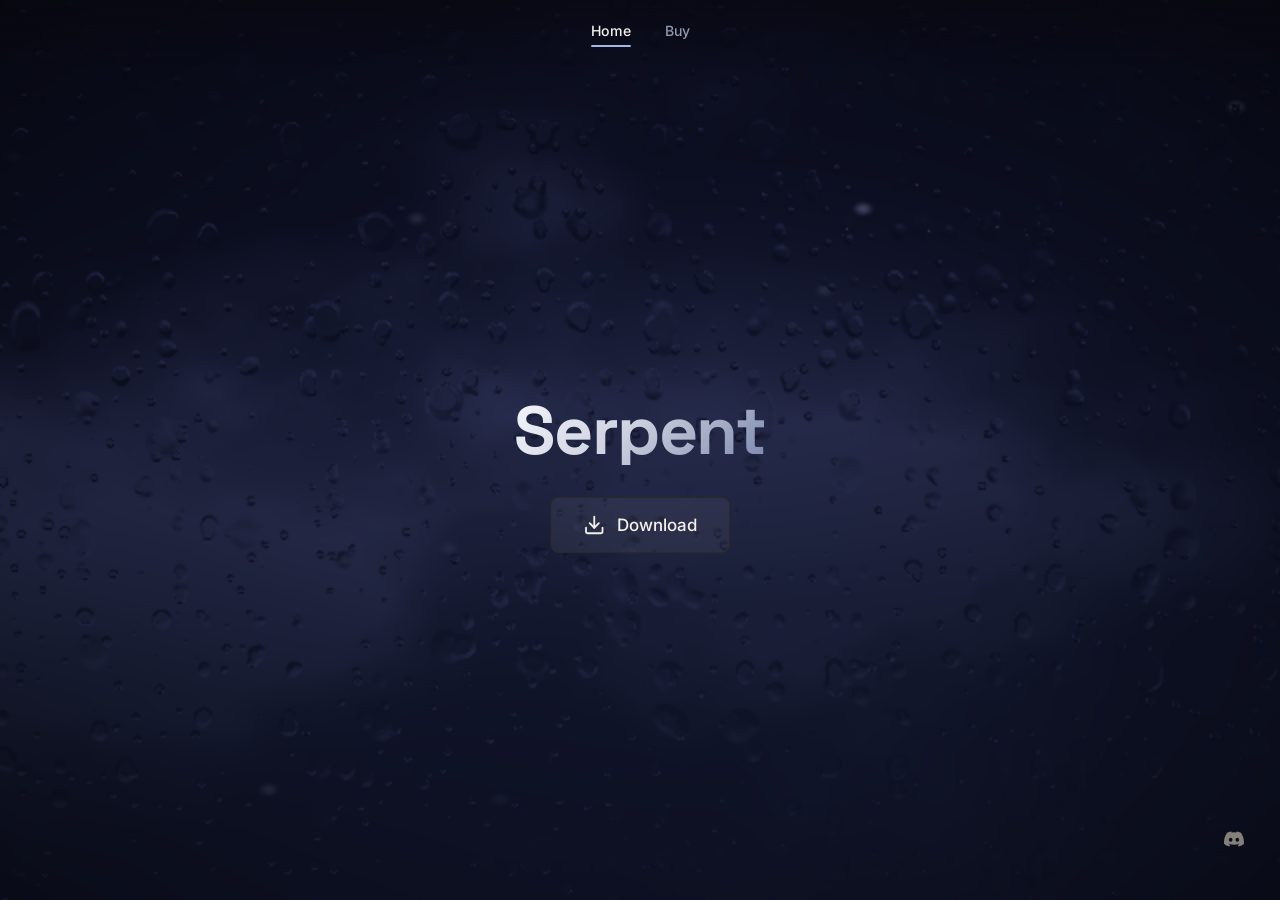
==== index.html @ f1c143d0 "update Sat 08/22/2026  8:49:06.01" ====
﻿<!DOCTYPE html>
<html lang="en">
<head>
    <title>Serpent</title>
    <link rel="icon" type="image/png" href="images/icon.png">
    <meta charset="UTF-8">
    <meta name="viewport" content="width=device-width, initial-scale=1.0">
    <link rel="preconnect" href="https://fonts.googleapis.com">
    <link rel="preconnect" href="https://fonts.gstatic.com" crossorigin>
    <link href="https://fonts.googleapis.com/css2?family=Space+Grotesk:wght@600;700&family=Sora:wght@400;600;700;800&family=Inter:wght@400;500;600&family=JetBrains+Mono:wght@400;500&display=swap" rel="stylesheet">

    <link rel="stylesheet" href="css/mainstyles.css?v=20260822">
    <link rel="stylesheet" href="css/herostyles.css?v=20260822">
    <link rel="stylesheet" href="css/navstyles.css?v=20260822">
    <link rel="stylesheet" href="css/buttonstyles.css?v=20260822">
    <link rel="stylesheet" href="css/headlinestyles.css?v=20260822">
    <link rel="stylesheet" href="css/substyles.css?v=20260822">
    <link rel="stylesheet" href="css/iconstyles.css?v=20260822">
    <link rel="stylesheet" href="css/logostyles.css?v=20260822">
    <link rel="stylesheet" href="css/paymentstyles.css?v=20260822">
    <link rel="stylesheet" href="css/serpentstyles.css?v=20260822">
    <link rel="stylesheet" href="css/resellerstyles.css?v=20260822">
</head>
    <body>
        <canvas id="rainfield"></canvas>

        <nav>
            <div class="navlinks">
                <a href="#" class="active" id="navhome">Home</a>
                <a href="#" id="navbuy">Buy</a>
                <span class="navunderline" id="navunderline"></span>
            </div>
        </nav>

        <section class="view isactive viewhome" id="viewhome">
            <div class="main">
                <h1 class="serpenttitle">Serpent</h1>

                <button class="download" id="downloadbtn" type="button">
                    <svg viewBox="0 0 24 24" fill="none" stroke="currentColor" stroke-width="2" stroke-linecap="round" stroke-linejoin="round">
                        <path d="M21 15v4a2 2 0 0 1-2 2H5a2 2 0 0 1-2-2v-4"/>
                        <polyline points="7 10 12 15 17 10"/>
                        <line x1="12" y1="15" x2="12" y2="3"/>
                    </svg>
                    Download
                </button>
            </div>

            <a class="discord" href="https://discord.gg/KbyJ256tZU" target="_blank" rel="noopener noreferrer">
                <svg viewBox="0 0 24 24" fill="currentColor"><path d="M20.317 4.37a19.791 19.791 0 0 0-4.885-1.515.074.074 0 0 0-.079.037c-.21.375-.444.864-.608 1.25a18.27 18.27 0 0 0-5.487 0 12.64 12.64 0 0 0-.617-1.25.077.077 0 0 0-.079-.037A19.736 19.736 0 0 0 3.677 4.37a.07.07 0 0 0-.032.027C.533 9.046-.32 13.58.099 18.057a.082.082 0 0 0 .031.057 19.9 19.9 0 0 0 5.993 3.03.078.078 0 0 0 .084-.028 14.09 14.09 0 0 0 1.226-1.994.076.076 0 0 0-.041-.106 13.107 13.107 0 0 1-1.872-.892.077.077 0 0 1-.008-.128 10.2 10.2 0 0 0 .372-.292.074.074 0 0 1 .077-.01c3.928 1.793 8.18 1.793 12.062 0a.074.074 0 0 1 .078.01c.12.098.246.198.373.292a.077.077 0 0 1-.006.127 12.299 12.299 0 0 1-1.873.892.077.077 0 0 0-.041.107c.36.698.772 1.362 1.225 1.993a.076.076 0 0 0 .084.028 19.839 19.839 0 0 0 6.002-3.03.077.077 0 0 0 .032-.054c.5-5.177-.838-9.674-3.549-13.66a.061.061 0 0 0-.031-.03zM8.02 15.33c-1.183 0-2.157-1.085-2.157-2.419 0-1.333.956-2.419 2.157-2.419 1.21 0 2.176 1.096 2.157 2.42 0 1.333-.956 2.418-2.157 2.418zm7.975 0c-1.183 0-2.157-1.085-2.157-2.419 0-1.333.955-2.419 2.157-2.419 1.21 0 2.176 1.096 2.157 2.42 0 1.333-.946 2.418-2.157 2.418z"/></svg>
            </a>
        </section>

        <section class="view viewbuy" id="viewbuy">
            <div class="hero">
                <h1 class="headline">
                    Our Resellers
                </h1>

                <p class="subcopy">
                    Purchase Serpent through one of our official resellers below.
                </p>

                <div class="resellerlist">
                    <a class="reselleritem" href="https://zwced.lol/serpent" target="_blank" rel="noopener noreferrer">
                        <img class="resellerimg" src="images/zwcedlol.png" alt="zwcedlol">
                        <span class="reselleraction">
                            <span class="resellerbuy">Buy</span>
                            <svg class="resellerarrow" viewBox="0 0 24 24" fill="none" stroke="currentColor" stroke-width="2" stroke-linecap="round" stroke-linejoin="round">
                                <line x1="7" y1="17" x2="17" y2="7"/>
                                <polyline points="7 7 17 7 17 17"/>
                            </svg>
                        </span>
                    </a>
                </div>
            </div>
        </section>

        <div class="overlay" id="downloadoverlay">
            <button class="overlayclose" id="downloadclose" type="button" aria-label="Close">
                <svg viewBox="0 0 24 24" fill="none" stroke="currentColor" stroke-width="2" stroke-linecap="round" stroke-linejoin="round">
                    <line x1="18" y1="6" x2="6" y2="18"/>
                    <line x1="6" y1="6" x2="18" y2="18"/>
                </svg>
            </button>

            <div class="overlaycontent">
                <h2>Choose your platform</h2>
                <div class="dlplatformchoices">
                    <button class="dlplatformchoice dlwindows" type="button" aria-label="Download for Windows">
                        <img src="images/windows.png" alt="">
                        <span class="visuallyhidden">Windows</span>
                    </button>

                    <button class="dlplatformchoice dlios" type="button" aria-label="Download for iOS">
                        <img src="images/apple.png" alt="">
                        <span class="visuallyhidden">iOS</span>
                    </button>

                    <button class="dlplatformchoice dlcs2" type="button" aria-label="Download for CS2">
                        <img src="images/cs2.png" alt="">
                        <span class="visuallyhidden">CS2</span>
                    </button>
                </div>
            </div>
        </div>

        <script src="js/nav.js?v=20260822"></script>
        <script src="js/background.js?v=20260822"></script>
        <script src="js/payments.js?v=20260822"></script>
        <script src="js/tabs.js?v=20260822"></script>
    </body>
</html>
---- css/mainstyles.css ----
:root {
    --bgprimary: #0b0b0a;
    --bgpanel: #15171f;
    --bgpanelhover: #1d2029;
    --bordersubtle: #2a2e38;
    --bordersoft: #3b4252;
    --textprimary: #f3f1ea;
    --textmuted: #9099ad;
    --textfaint: #677082;
    --accent: #a4b7dc;
    --accentdim: #3a4356;
    --accentglow: rgba(164, 183, 220, 0.35);
}

* {
    margin: 0;
    padding: 0;
    box-sizing: border-box;
    scrollbar-width: none;
    -ms-overflow-style: none;
}

*::-webkit-scrollbar {
    display: none;
}

[hidden] {
    display: none !important;
}

html {
    scroll-behavior: smooth;
    height: 100%;
}

body {
    background: #0b0b0a;
    color: var(--textprimary);
    font-family: "Inter", sans-serif;
    position: relative;
    min-height: 100%;
    display: flex;
    flex-direction: column;
    overflow-x: hidden;
    -webkit-user-select: none;
    -moz-user-select: none;
    -ms-user-select: none;
    user-select: none;
}

a {
    color: inherit;
    text-decoration: none;
}

img {
  -webkit-user-drag: none;
  pointer-events: none;
}

.ctarow {
    display: flex;
    align-items: center;
    justify-content: center;
    gap: 14px;
    margin-top: 42px;
    flex-wrap: wrap;
}

footer {
    position: relative;
    z-index: 5;
    text-align: center;
    padding: 60px 24px 40px;
    color: var(--textfaint);
    font-size: 0.78rem;
}
---- css/herostyles.css ----
.hero {
    position: relative;
    z-index: 5;
    flex: 1;
    display: flex;
    flex-direction: column;
    align-items: center;
    justify-content: center;
    width: 100%;
    max-width: 900px;
    min-height: calc(100dvh - 80px);
    margin: 0 auto;
    padding: 40px clamp(16px, 4vw, 24px) 60px;
    text-align: center;
    box-sizing: border-box;
    transition: opacity 0.45s ease, transform 0.45s ease;
}

.herobanner {
  position: absolute;
  top: 0;
  left: 0;
  width: 100%;
  height: 100dvh;
  min-height: 720px;
  overflow: hidden;
  z-index: 1;
}

.herobannerimg {
  width: 100%;
  height: 100%;
  object-fit: cover;
  object-position: top;
  display: block;
  filter: saturate(0.9) brightness(0.75);
  opacity: 0.36;
  mix-blend-mode: screen;
  mask-image: linear-gradient(180deg,
    rgba(0,0,0,1) 0%,
    rgba(0,0,0,1) 25%,
    rgba(0,0,0,0.7) 45%,
    rgba(0,0,0,0.35) 65%,
    rgba(0,0,0,0.1) 82%,
    rgba(0,0,0,0) 100%);
  -webkit-mask-image: linear-gradient(180deg,
    rgba(0,0,0,1) 0%,
    rgba(0,0,0,1) 25%,
    rgba(0,0,0,0.7) 45%,
    rgba(0,0,0,0.35) 65%,
    rgba(0,0,0,0.1) 82%,
    rgba(0,0,0,0) 100%);
}

.herobanner::after {
  content: '';
  position: absolute;
  inset: 0;
  background: linear-gradient(180deg,
    rgba(36, 29, 52, 0.5) 0%,
    rgba(36, 29, 52, 0.35) 25%,
    rgba(36, 29, 52, 0.2) 45%,
    rgba(36, 29, 52, 0.08) 65%,
    rgba(36, 29, 52, 0) 100%);
}
---- css/navstyles.css ----
nav {
  position: sticky;
  top: 0;
  z-index: 60;
  display: grid;
  grid-template-columns: 1fr auto 1fr;
  align-items: center;
  width: 100%;
  padding: 22px clamp(16px, 4vw, 48px);
  box-sizing: border-box;
}

nav::before {
  content: '';
  position: absolute;
  inset: 0;
  z-index: -1;
  background: linear-gradient(180deg, rgba(10, 8, 15, 0.5) 0%, transparent 100%);
  pointer-events: none;
}

.navlinks {
    grid-column: 2;
    justify-self: center;
    position: relative;
    display: flex;
    align-items: center;
    justify-content: center;
    gap: 34px;
    font-size: 0.88rem;
    font-weight: 500;
    color: var(--textmuted);
    white-space: nowrap;
}

.navlinks a {
    position: relative;
    padding-bottom: 4px;
    transition: color 0.2s ease;
}

.navlinks a:hover,
.navlinks a:focus-visible {
    color: var(--textprimary);
}

.navlinks a.active {
    color: var(--textprimary);
}

.navunderline {
    position: absolute;
    bottom: -4px;
    height: 2px;
    background: var(--accent);
    border-radius: 2px;
    opacity: 0;
    transition:
        left 0.25s ease,
        width 0.25s ease,
        opacity 0.2s ease;
}

@media (max-width: 760px) {
    .navlinks {
        display: none;
    }
}
---- css/buttonstyles.css ----
.pillbtn {
    text-decoration: none !important;
    display: flex;
    align-items: center;
    gap: 8px;
    padding: 10px 18px;
    border-radius: 10px;
    border: 1px solid var(--bordersubtle);
    background: var(--bgpanel);
    font-size: 0.85rem;
    font-weight: 600;
    cursor: pointer;
    transition:
        border-color 0.2s ease,
        background 0.2s ease;
}

.pillbtn:hover {
    border-color: var(--bordersoft);
    background: var(--bgpanelhover);
}

.pillbtn.primary {
    background: var(--accent);
    color: #0b0b0a;
    border: none;
}

.pillbtn.primary:hover {
    background: #b8c7e6;
}

.statuspill {
    display: inline-flex;
    align-items: center;
    gap: 10px;
    padding: 10px 20px 10px 14px;
    border-radius: 999px;
    border: 1px solid rgba(164, 183, 220, 0.2);
    background: rgba(21, 23, 31, 0.6);
    backdrop-filter: blur(10px);
    box-shadow: 0 4px 20px rgba(0, 0, 0, 0.25);
    font-family: "JetBrains Mono", monospace;
    font-size: 0.78rem;
    font-weight: 500;
    letter-spacing: 0.02em;
    color: var(--textprimary);
    margin-bottom: 44px;
    transition: border-color 0.2s ease;
}

.statuspill:hover {
    border-color: rgba(164, 183, 220, 0.45);
}

.statuspill a {
    color: var(--accent);
    font-weight: 500;
}

.statuspill a:hover {
    text-decoration: underline;
}

.ctarow .pillbtn {
    padding: 14px 26px;
    font-size: 0.92rem;
}
---- css/headlinestyles.css ----
h1.headline {
    font-family: "Sora", sans-serif;
    font-weight: 800;
    line-height: 1.02;
    letter-spacing: -0.02em;
    font-size: clamp(2.6rem, 7vw, 5rem);
}

h1.headline .lineaccent {
    color: var(--accent);
    text-shadow: 0 0 40px var(--accentglow);
}
---- css/substyles.css ----
.subcopy {
    margin: 26px auto 0;
    max-width: 520px;
    color: var(--textmuted);
    font-size: 1.02rem;
    line-height: 1.6;
}

.subcopy span {
    white-space: nowrap;
}
---- css/iconstyles.css ----
.iconbtn {
    width: 40px;
    height: 40px;
    border-radius: 10px;
    border: 1px solid var(--bordersubtle);
    background: var(--bgpanel);
    display: flex;
    align-items: center;
    justify-content: center;
    cursor: pointer;
    transition:
        border-color 0.2s ease,
        background 0.2s ease;
}

.iconbtn:hover {
    border-color: var(--bordersoft);
    background: var(--bgpanelhover);
}

svg.icon {
    width: 16px;
    height: 16px;
    stroke: currentColor;
    fill: none;
    stroke-width: 2;
}
---- css/logostyles.css ----
.logo {
    grid-column: 1;
    justify-self: start;
    display: flex;
    align-items: center;
    gap: 10px;
    font-family: "Sora", sans-serif;
    font-weight: 800;
    font-size: 1.1rem;
    letter-spacing: 0.02em;
}

.logomark {
    width: 30px;
    height: 30px;
    border-radius: 8px;
    background: linear-gradient(145deg, var(--accent), var(--accentdim));
    display: flex;
    align-items: center;
    justify-content: center;
    color: #e7d7f7;
    font-weight: 800;
    font-size: 0.95rem;
}
---- css/paymentstyles.css ----
.paymentsmarquee {
    margin-top: 42px;
    width: 100%;
    max-width: 760px;
    margin-left: auto;
    margin-right: auto;
    overflow: hidden;
    mask-image: linear-gradient(90deg, transparent, black 10%, black 90%, transparent);
    -webkit-mask-image: linear-gradient(90deg, transparent, black 10%, black 90%, transparent);
}

.paymentstrack {
    display: flex;
    align-items: center;
    gap: 18px;
    width: max-content;
    animation: paymentsscroll 20s linear infinite;
}

.paymentstrack:hover {
    animation-play-state: paused;
}

@keyframes paymentsscroll {
    from {
        transform: translateX(0);
    }
    to {
        transform: translateX(-50%);
    }
}

.paymentitem {
    display: flex;
    align-items: center;
    justify-content: center;
    outline: none;
}

.paymenticon {
    height: 38px;
    width: auto;
    max-width: 110px;
    object-fit: contain;
    display: block;
    opacity: 1;
    filter: drop-shadow(0 0 1px rgba(242, 238, 250, 0.55));
    transition: transform 0.2s ease, opacity 0.2s ease, filter 0.2s ease;
}

.paymentitem:hover .paymenticon,
.paymentitem:focus-visible .paymenticon {
    transform: translateY(-3px) scale(1.08);
    opacity: 1;
    filter:
        drop-shadow(0 0 1px rgba(242, 238, 250, 0.85))
        drop-shadow(0 4px 16px rgba(164, 183, 220, 0.25));
}

.paymentsnote {
    margin-top: 10px;
    text-align: center;
    font-size: 0.75rem;
    color: var(--textfaint);
}

.paymenttooltip {
    position: fixed;
    z-index: 200;
    left: 0;
    top: 0;
    transform: translate(-50%, -100%);
    padding: 6px 11px;
    border-radius: 7px;
    border: 1px solid var(--bordersoft);
    background: var(--bgpanel);
    color: var(--textprimary);
    font-family: 'Inter', sans-serif;
    font-size: 0.74rem;
    font-weight: 600;
    letter-spacing: 0.01em;
    white-space: nowrap;
    opacity: 0;
    pointer-events: none;
    box-shadow: 0 8px 20px rgba(0, 0, 0, 0.35);
    transition: opacity 0.12s ease;
}

.paymenttooltip.isvisible {
    opacity: 1;
}
---- css/serpentstyles.css ----
#rainfield {
    position: fixed;
    inset: 0;
    z-index: 0;
    width: 100vw;
    height: 100vh;
    pointer-events: none;
}

.view {
    display: none;
    position: relative;
    z-index: 5;
}

.view.isactive {
    display: block;
    animation: viewfadein 0.4s ease;
}

@keyframes viewfadein {
    from {
        opacity: 0;
        transform: translateY(10px);
    }
    to {
        opacity: 1;
        transform: translateY(0);
    }
}

.viewhome,
.viewbuy {
    min-height: calc(100dvh - 80px);
}

.main {
    position: absolute;
    top: 50%;
    left: 50%;
    transform: translate(-50%, -50%);
    display: flex;
    flex-direction: column;
    align-items: center;
    gap: 32px;
    text-align: center;
}

.serpenttitle {
    font-family: 'Space Grotesk', -apple-system, BlinkMacSystemFont, 'Segoe UI', Roboto, sans-serif;
    font-size: clamp(3rem, 12vw, 68px);
    font-weight: 700;
    letter-spacing: -0.02em;
    line-height: 1;
    background: linear-gradient(135deg, #f4f6fc 0%, #cfd3e0 45%, #7c88ad 100%);
    -webkit-background-clip: text;
    background-clip: text;
    -webkit-text-fill-color: transparent;
    color: #cfd3e0;
    opacity: 0;
    animation: titlein 0.9s ease forwards;
}

@keyframes titlein {
    from {
        opacity: 0;
        transform: translateY(16px);
    }
    to {
        opacity: 1;
        transform: translateY(0);
    }
}

.download {
    display: inline-flex;
    align-items: center;
    gap: 12px;
    padding: 16px 32px;
    background: rgba(255, 255, 255, 0.06);
    border: 1px solid #2a2925;
    border-radius: 8px;
    color: #f3f1ea;
    text-decoration: none;
    font-size: 17px;
    font-weight: 500;
    font-family: inherit;
    cursor: pointer;
    opacity: 0;
    animation: btnin 0.9s ease forwards;
    animation-delay: 0.15s;
    transition: background 0.15s ease, border-color 0.15s ease, transform 0.15s ease;
}

@keyframes btnin {
    from {
        opacity: 0;
        transform: translateY(16px);
    }
    to {
        opacity: 1;
        transform: translateY(0);
    }
}

.download:hover {
    background: rgba(255, 255, 255, 0.1);
    border-color: #3a3830;
    transform: translateY(-2px);
}

.download svg {
    width: 22px;
    height: 22px;
    transition: transform 0.15s ease;
}

.download:hover svg {
    transform: translateY(2px);
}

.discord {
    position: absolute;
    bottom: 36px;
    right: 36px;
    display: flex;
    align-items: center;
    color: #84817a;
    background: none;
    border: none;
    cursor: pointer;
    padding: 0;
    transition: color 0.15s ease;
}

.discord:hover {
    color: #f3f1ea;
}

.discord svg {
    width: 20px;
    height: 20px;
}

.overlay {
    position: fixed;
    inset: 0;
    background: rgba(6, 8, 14, 0.35);
    backdrop-filter: blur(14px);
    -webkit-backdrop-filter: blur(14px);
    display: flex;
    align-items: center;
    justify-content: center;
    opacity: 0;
    visibility: hidden;
    transition: opacity 0.3s ease, visibility 0.3s ease;
    z-index: 100;
}

.overlay.open {
    opacity: 1;
    visibility: visible;
}

.overlaycontent {
    display: flex;
    flex-direction: column;
    align-items: center;
    gap: 40px;
    text-align: center;
    transform: scale(0.96);
    transition: transform 0.3s ease;
}

.overlay.open .overlaycontent {
    transform: scale(1);
}

.overlaycontent h2 {
    font-family: 'Space Grotesk', -apple-system, BlinkMacSystemFont, 'Segoe UI', Roboto, sans-serif;
    font-size: 30px;
    font-weight: 700;
    letter-spacing: -0.01em;
    color: #cfd3e0;
}

.dlplatformchoices {
    display: flex;
    gap: 24px;
}

.dlplatformchoice {
    --logoscale: 0.97;
    display: flex;
    align-items: center;
    justify-content: center;
    background: none;
    border: none;
    padding: 12px;
    cursor: pointer;
    transition: transform 0.15s ease;
}

.dlplatformchoice.dlwindows {
    --logoscale: 1.25;
}

.dlplatformchoice img {
    width: 60px;
    height: 60px;
    object-fit: contain;
    pointer-events: none;
    transform: scale(var(--logoscale));
}

.dlplatformchoice:hover {
    transform: translateY(-3px) scale(1.06);
}

.visuallyhidden {
    position: absolute;
    width: 1px;
    height: 1px;
    overflow: hidden;
    clip: rect(0, 0, 0, 0);
    white-space: nowrap;
    border: 0;
    padding: 0;
    margin: -1px;
}

.overlayclose {
    position: absolute;
    top: 36px;
    right: 36px;
    background: none;
    border: none;
    color: #84817a;
    cursor: pointer;
    padding: 0;
    transition: color 0.15s ease;
}

.overlayclose:hover {
    color: #f3f1ea;
}

.overlayclose svg {
    width: 22px;
    height: 22px;
}
---- css/resellerstyles.css ----
.resellerlist {
    display: flex;
    flex-direction: column;
    align-items: stretch;
    gap: 14px;
    width: 100%;
    max-width: 560px;
    margin: 42px auto 0;
}

.reselleritem {
    display: flex;
    align-items: center;
    gap: 14px;
    color: var(--textprimary);
}

.resellerimg {
    width: auto;
    height: 36px;
    max-width: 160px;
    object-fit: contain;
    flex-shrink: 0;
}

.reselleraction {
    display: flex;
    align-items: center;
    gap: 8px;
    flex-shrink: 0;
    margin-left: auto;
}

.resellerbuy {
    font-size: 0.85rem;
    font-weight: 600;
    color: var(--textmuted);
    transition: color 0.2s ease;
}

.resellerarrow {
    width: 18px;
    height: 18px;
    color: var(--textmuted);
    transition:
        color 0.2s ease,
        transform 0.2s ease;
}

.reselleritem:hover .resellerbuy {
    color: var(--accent);
}

.reselleritem:hover .resellerarrow {
    color: var(--accent);
    transform: translate(2px, -2px);
}
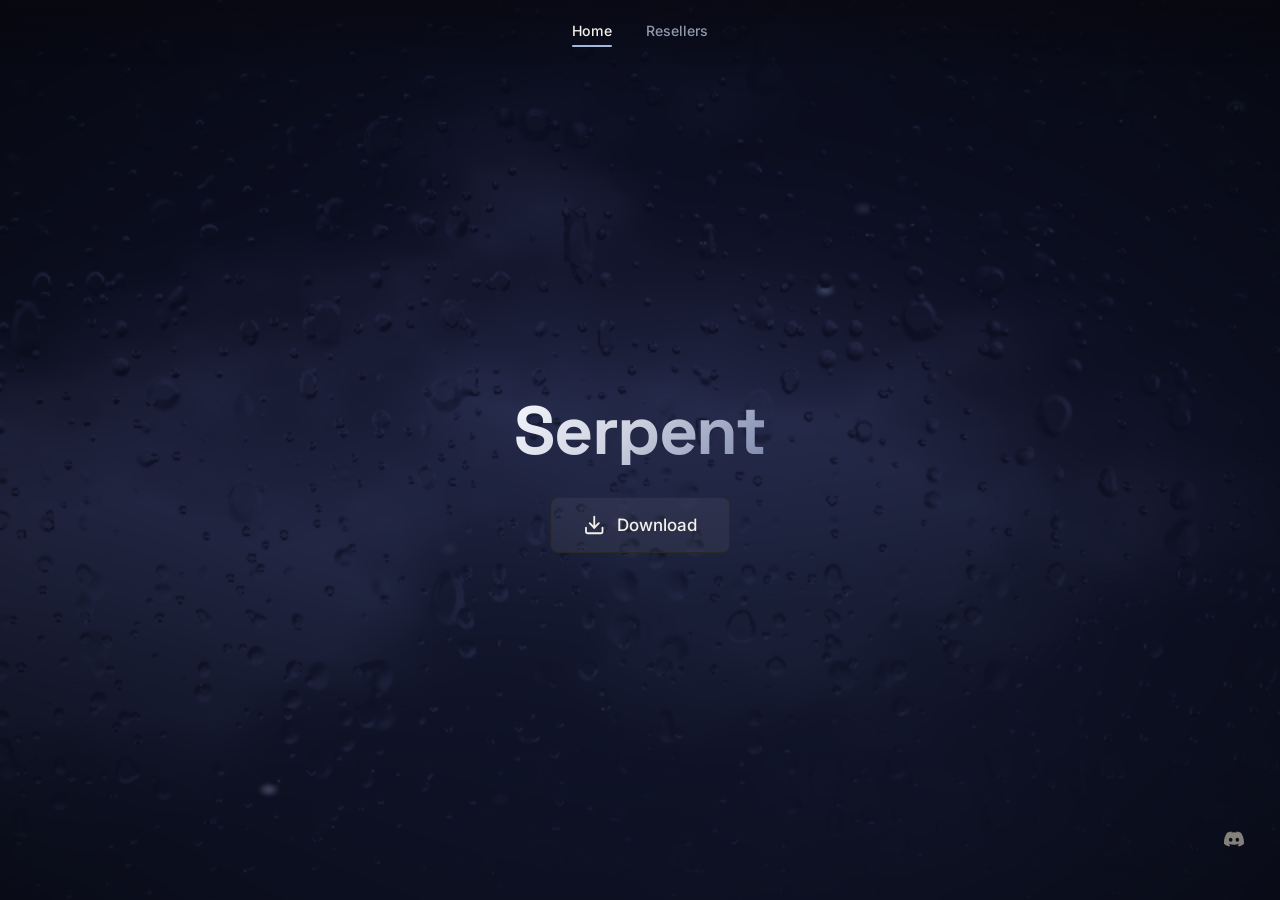
==== commit 12f63ca9: "update Sat 08/22/2026  8:51:40.82" ====
--- a/index.html
+++ b/index.html
@@ -9,17 +9,17 @@
     <link rel="preconnect" href="https://fonts.gstatic.com" crossorigin>
     <link href="https://fonts.googleapis.com/css2?family=Space+Grotesk:wght@600;700&family=Sora:wght@400;600;700;800&family=Inter:wght@400;500;600&family=JetBrains+Mono:wght@400;500&display=swap" rel="stylesheet">
 
-    <link rel="stylesheet" href="css/mainstyles.css?v=20260822">
-    <link rel="stylesheet" href="css/herostyles.css?v=20260822">
-    <link rel="stylesheet" href="css/navstyles.css?v=20260822">
-    <link rel="stylesheet" href="css/buttonstyles.css?v=20260822">
-    <link rel="stylesheet" href="css/headlinestyles.css?v=20260822">
-    <link rel="stylesheet" href="css/substyles.css?v=20260822">
-    <link rel="stylesheet" href="css/iconstyles.css?v=20260822">
-    <link rel="stylesheet" href="css/logostyles.css?v=20260822">
-    <link rel="stylesheet" href="css/paymentstyles.css?v=20260822">
-    <link rel="stylesheet" href="css/serpentstyles.css?v=20260822">
-    <link rel="stylesheet" href="css/resellerstyles.css?v=20260822">
+    <link rel="stylesheet" href="css/mainstyles.css?v=3">
+    <link rel="stylesheet" href="css/herostyles.css?v=3">
+    <link rel="stylesheet" href="css/navstyles.css?v=3">
+    <link rel="stylesheet" href="css/buttonstyles.css?v=3">
+    <link rel="stylesheet" href="css/headlinestyles.css?v=3">
+    <link rel="stylesheet" href="css/substyles.css?v=3">
+    <link rel="stylesheet" href="css/iconstyles.css?v=3">
+    <link rel="stylesheet" href="css/logostyles.css?v=3">
+    <link rel="stylesheet" href="css/paymentstyles.css?v=3">
+    <link rel="stylesheet" href="css/serpentstyles.css?v=3">
+    <link rel="stylesheet" href="css/resellerstyles.css?v=3">
 </head>
     <body>
         <canvas id="rainfield"></canvas>
@@ -27,7 +27,7 @@
         <nav>
             <div class="navlinks">
                 <a href="#" class="active" id="navhome">Home</a>
-                <a href="#" id="navbuy">Buy</a>
+                <a href="#" id="navresellers">Resellers</a>
                 <span class="navunderline" id="navunderline"></span>
             </div>
         </nav>
@@ -51,7 +51,7 @@
             </a>
         </section>
 
-        <section class="view viewbuy" id="viewbuy">
+        <section class="view viewresellers" id="viewresellers">
             <div class="hero">
                 <h1 class="headline">
                     Our Resellers
@@ -105,9 +105,9 @@
             </div>
         </div>
 
-        <script src="js/nav.js?v=20260822"></script>
-        <script src="js/background.js?v=20260822"></script>
-        <script src="js/payments.js?v=20260822"></script>
-        <script src="js/tabs.js?v=20260822"></script>
+        <script src="js/nav.js?v=3"></script>
+        <script src="js/background.js?v=3"></script>
+        <script src="js/payments.js?v=3"></script>
+        <script src="js/tabs.js?v=3"></script>
     </body>
 </html>
--- a/css/serpentstyles.css
+++ b/css/serpentstyles.css
@@ -15,22 +15,10 @@
 
 .view.isactive {
     display: block;
-    animation: viewfadein 0.4s ease;
-}
-
-@keyframes viewfadein {
-    from {
-        opacity: 0;
-        transform: translateY(10px);
-    }
-    to {
-        opacity: 1;
-        transform: translateY(0);
-    }
 }
 
 .viewhome,
-.viewbuy {
+.viewresellers {
     min-height: calc(100dvh - 80px);
 }
 
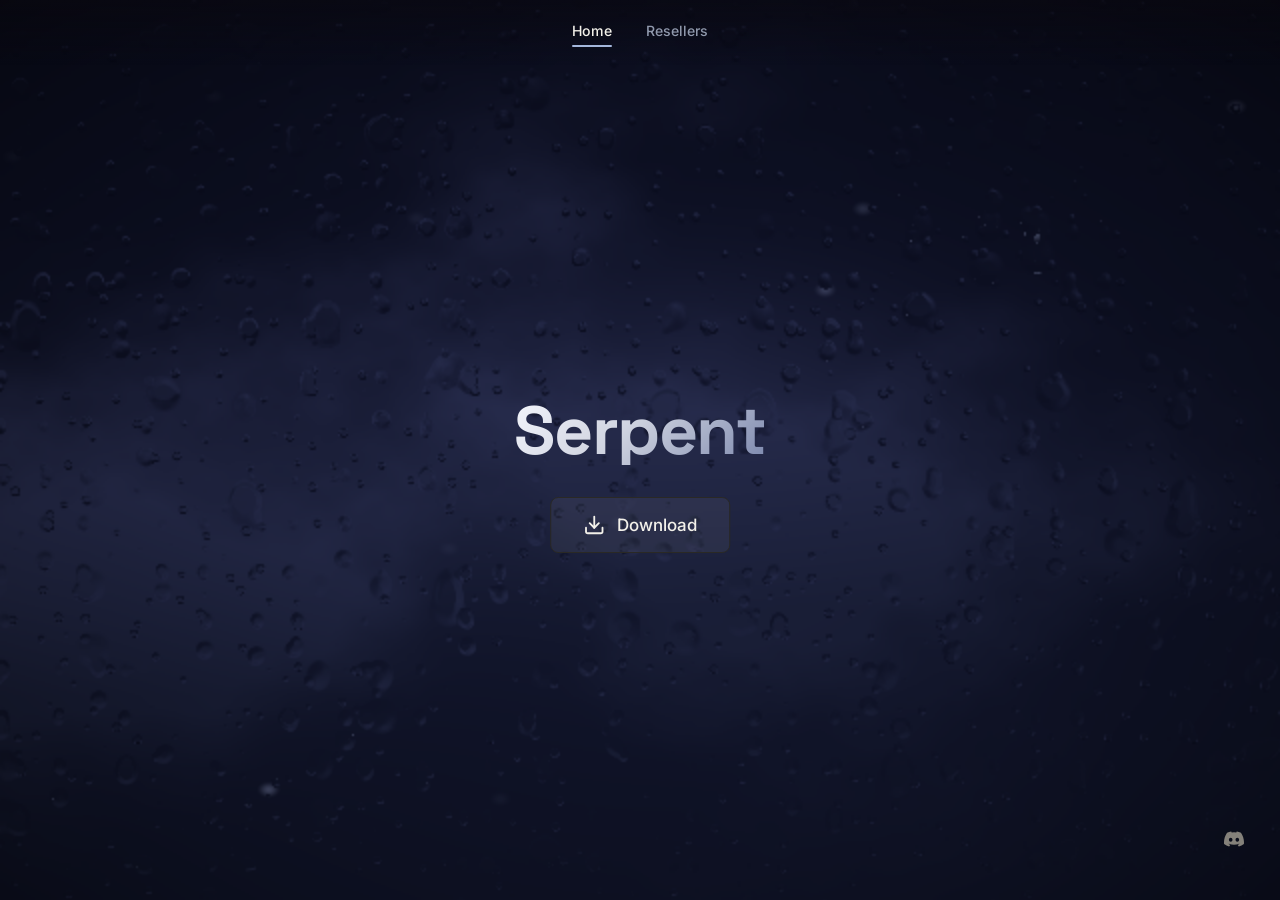
==== commit f60fd751: "update Sat 08/22/2026  8:54:52.85" ====
--- a/index.html
+++ b/index.html
@@ -9,25 +9,25 @@
     <link rel="preconnect" href="https://fonts.gstatic.com" crossorigin>
     <link href="https://fonts.googleapis.com/css2?family=Space+Grotesk:wght@600;700&family=Sora:wght@400;600;700;800&family=Inter:wght@400;500;600&family=JetBrains+Mono:wght@400;500&display=swap" rel="stylesheet">
 
-    <link rel="stylesheet" href="css/mainstyles.css?v=3">
-    <link rel="stylesheet" href="css/herostyles.css?v=3">
-    <link rel="stylesheet" href="css/navstyles.css?v=3">
-    <link rel="stylesheet" href="css/buttonstyles.css?v=3">
-    <link rel="stylesheet" href="css/headlinestyles.css?v=3">
-    <link rel="stylesheet" href="css/substyles.css?v=3">
-    <link rel="stylesheet" href="css/iconstyles.css?v=3">
-    <link rel="stylesheet" href="css/logostyles.css?v=3">
-    <link rel="stylesheet" href="css/paymentstyles.css?v=3">
-    <link rel="stylesheet" href="css/serpentstyles.css?v=3">
-    <link rel="stylesheet" href="css/resellerstyles.css?v=3">
+    <link rel="stylesheet" href="css/mainstyles.css?v=4">
+    <link rel="stylesheet" href="css/herostyles.css?v=4">
+    <link rel="stylesheet" href="css/navstyles.css?v=4">
+    <link rel="stylesheet" href="css/buttonstyles.css?v=4">
+    <link rel="stylesheet" href="css/headlinestyles.css?v=4">
+    <link rel="stylesheet" href="css/substyles.css?v=4">
+    <link rel="stylesheet" href="css/iconstyles.css?v=4">
+    <link rel="stylesheet" href="css/logostyles.css?v=4">
+    <link rel="stylesheet" href="css/paymentstyles.css?v=4">
+    <link rel="stylesheet" href="css/serpentstyles.css?v=4">
+    <link rel="stylesheet" href="css/resellerstyles.css?v=4">
 </head>
     <body>
         <canvas id="rainfield"></canvas>
 
         <nav>
             <div class="navlinks">
-                <a href="#" class="active" id="navhome">Home</a>
-                <a href="#" id="navresellers">Resellers</a>
+                <a href="#home" class="active" id="navhome">Home</a>
+                <a href="#resellers" id="navresellers">Resellers</a>
                 <span class="navunderline" id="navunderline"></span>
             </div>
         </nav>
@@ -105,9 +105,9 @@
             </div>
         </div>
 
-        <script src="js/nav.js?v=3"></script>
-        <script src="js/background.js?v=3"></script>
-        <script src="js/payments.js?v=3"></script>
-        <script src="js/tabs.js?v=3"></script>
+        <script src="js/nav.js?v=4"></script>
+        <script src="js/background.js?v=4"></script>
+        <script src="js/payments.js?v=4"></script>
+        <script src="js/tabs.js?v=4"></script>
     </body>
 </html>
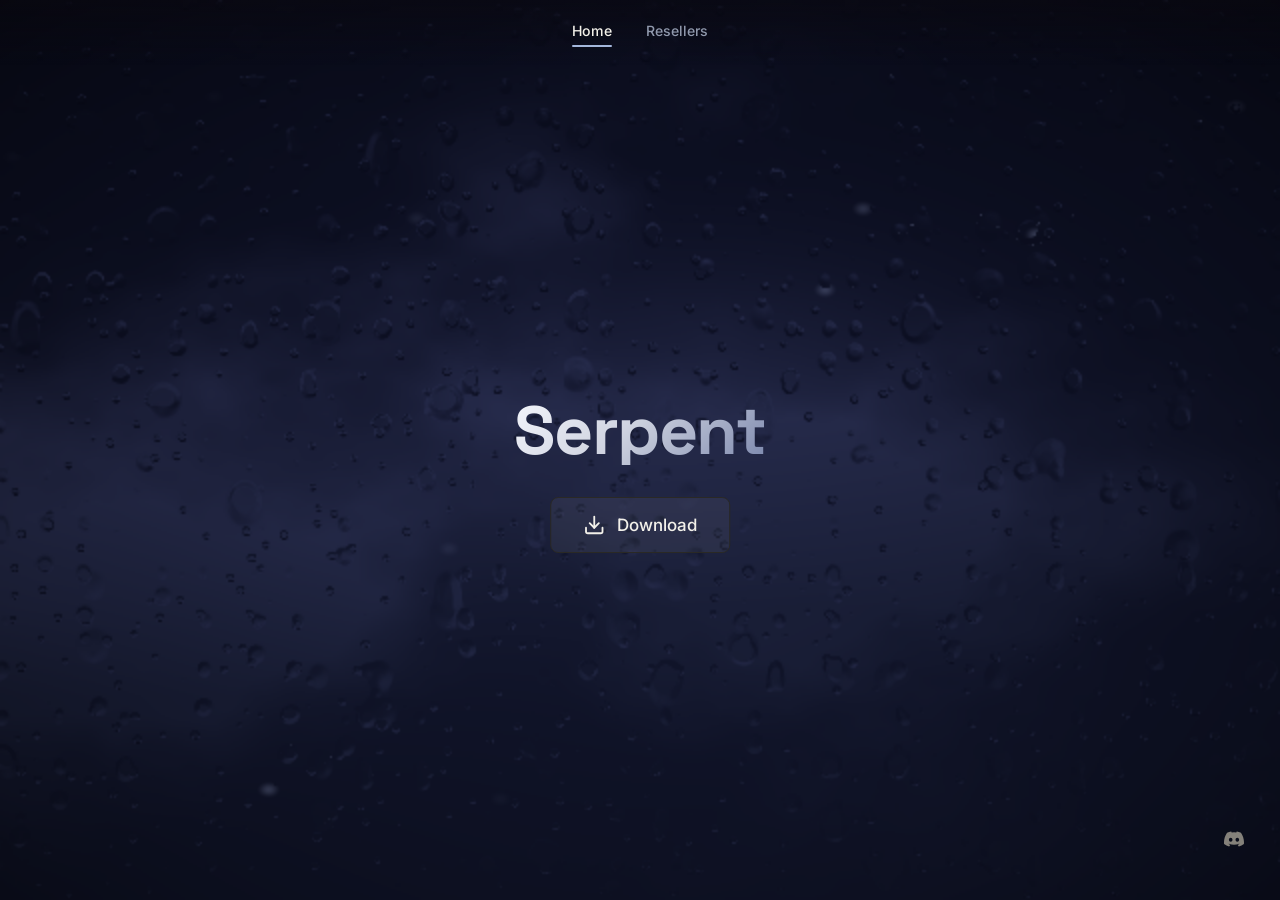
==== commit cf8385ae: "update Sat 08/22/2026  9:09:12.31" ====
--- a/index.html
+++ b/index.html
@@ -2,24 +2,24 @@
 <html lang="en">
 <head>
     <title>Serpent</title>
-    <link rel="icon" type="image/png" href="images/icon.png">
+    <link rel="icon" type="image/png" href="images/icon.png?v=5">
     <meta charset="UTF-8">
     <meta name="viewport" content="width=device-width, initial-scale=1.0">
     <link rel="preconnect" href="https://fonts.googleapis.com">
     <link rel="preconnect" href="https://fonts.gstatic.com" crossorigin>
     <link href="https://fonts.googleapis.com/css2?family=Space+Grotesk:wght@600;700&family=Sora:wght@400;600;700;800&family=Inter:wght@400;500;600&family=JetBrains+Mono:wght@400;500&display=swap" rel="stylesheet">
 
-    <link rel="stylesheet" href="css/mainstyles.css?v=4">
-    <link rel="stylesheet" href="css/herostyles.css?v=4">
-    <link rel="stylesheet" href="css/navstyles.css?v=4">
-    <link rel="stylesheet" href="css/buttonstyles.css?v=4">
-    <link rel="stylesheet" href="css/headlinestyles.css?v=4">
-    <link rel="stylesheet" href="css/substyles.css?v=4">
-    <link rel="stylesheet" href="css/iconstyles.css?v=4">
-    <link rel="stylesheet" href="css/logostyles.css?v=4">
-    <link rel="stylesheet" href="css/paymentstyles.css?v=4">
-    <link rel="stylesheet" href="css/serpentstyles.css?v=4">
-    <link rel="stylesheet" href="css/resellerstyles.css?v=4">
+    <link rel="stylesheet" href="css/mainstyles.css?v=5">
+    <link rel="stylesheet" href="css/herostyles.css?v=5">
+    <link rel="stylesheet" href="css/navstyles.css?v=5">
+    <link rel="stylesheet" href="css/buttonstyles.css?v=5">
+    <link rel="stylesheet" href="css/headlinestyles.css?v=5">
+    <link rel="stylesheet" href="css/substyles.css?v=5">
+    <link rel="stylesheet" href="css/iconstyles.css?v=5">
+    <link rel="stylesheet" href="css/logostyles.css?v=5">
+    <link rel="stylesheet" href="css/paymentstyles.css?v=5">
+    <link rel="stylesheet" href="css/serpentstyles.css?v=5">
+    <link rel="stylesheet" href="css/resellerstyles.css?v=5">
 </head>
     <body>
         <canvas id="rainfield"></canvas>
@@ -105,9 +105,9 @@
             </div>
         </div>
 
-        <script src="js/nav.js?v=4"></script>
-        <script src="js/background.js?v=4"></script>
-        <script src="js/payments.js?v=4"></script>
-        <script src="js/tabs.js?v=4"></script>
+        <script src="js/nav.js?v=5"></script>
+        <script src="js/background.js?v=5"></script>
+        <script src="js/payments.js?v=5"></script>
+        <script src="js/tabs.js?v=5"></script>
     </body>
 </html>
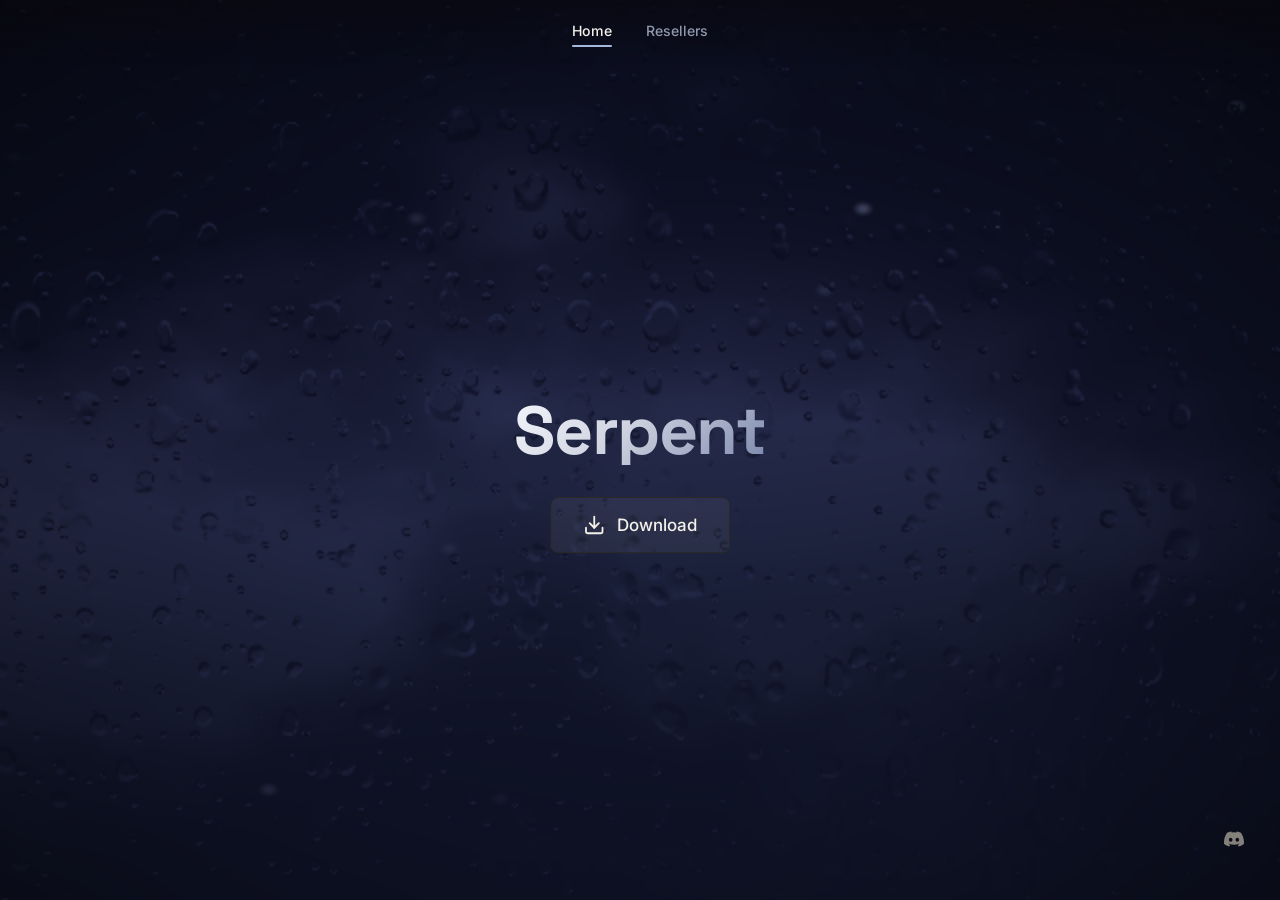
==== commit 3d4c7b90: "update Sat 08/22/2026  9:12:18.75" ====
--- a/index.html
+++ b/index.html
@@ -2,7 +2,7 @@
 <html lang="en">
 <head>
     <title>Serpent</title>
-    <link rel="icon" type="image/png" href="images/icon.png?v=5">
+    <link rel="icon" type="image/png" href="images/icon.png?v=6">
     <meta charset="UTF-8">
     <meta name="viewport" content="width=device-width, initial-scale=1.0">
     <link rel="preconnect" href="https://fonts.googleapis.com">
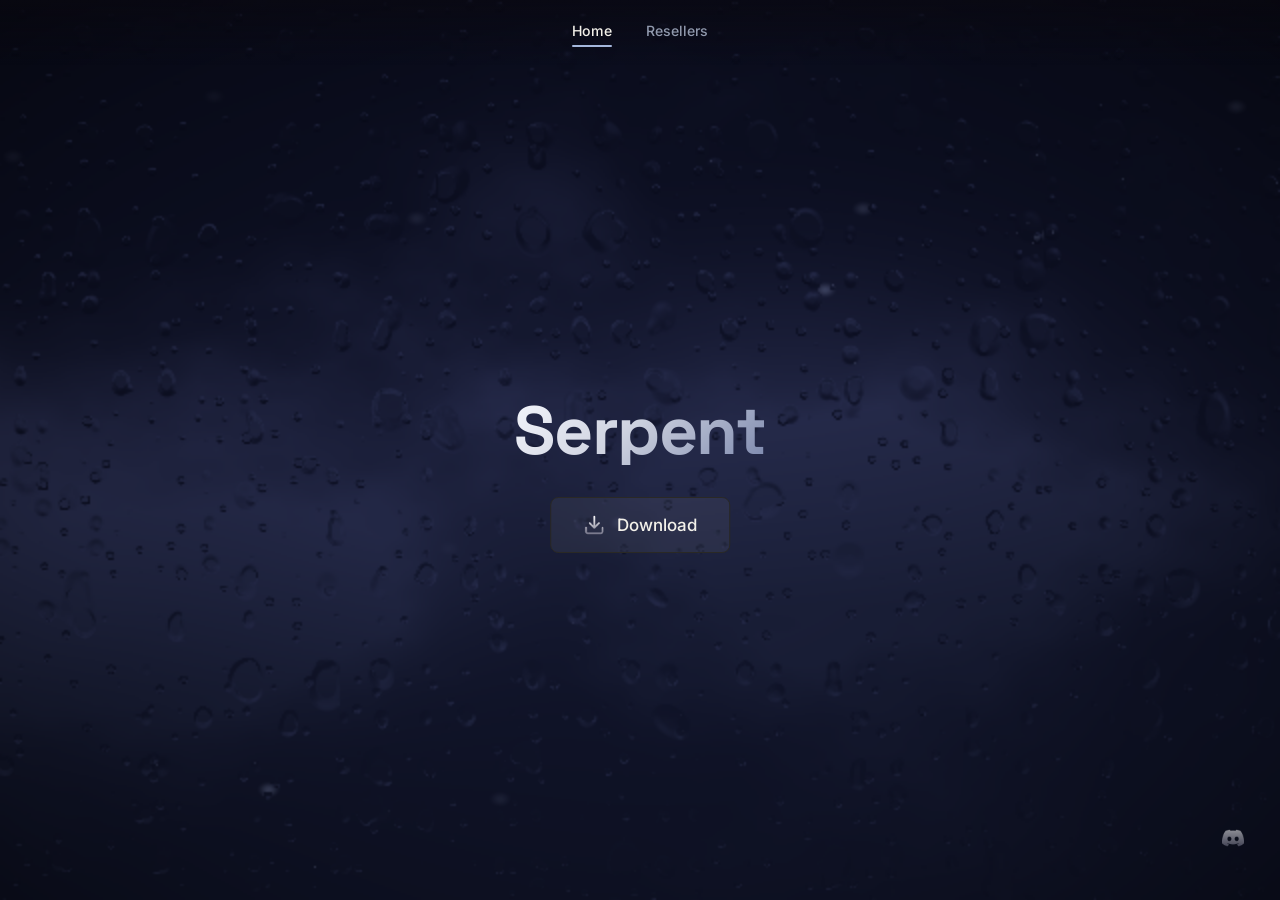
==== commit d8b2fcf6: "update Sat 08/22/2026  9:21:02.99" ====
--- a/index.html
+++ b/index.html
@@ -2,7 +2,12 @@
 <html lang="en">
 <head>
     <title>Serpent</title>
-    <link rel="icon" type="image/png" href="images/icon.png?v=6">
+    <link rel="icon" type="image/x-icon" href="images/favicons/favicon.ico?v=7">
+    <link rel="icon" type="image/png" sizes="16x16" href="images/favicons/16x16.png?v=7">
+    <link rel="icon" type="image/png" sizes="32x32" href="images/favicons/32x32.png?v=7">
+    <link rel="icon" type="image/png" sizes="48x48" href="images/favicons/48x48.png?v=7">
+    <link rel="apple-touch-icon" sizes="180x180" href="images/favicons/appletouchicon.png?v=7">
+    <link rel="icon" type="image/png" sizes="512x512" href="images/favicons/512x512.png?v=7">
     <meta charset="UTF-8">
     <meta name="viewport" content="width=device-width, initial-scale=1.0">
     <link rel="preconnect" href="https://fonts.googleapis.com">
@@ -18,7 +23,7 @@
     <link rel="stylesheet" href="css/iconstyles.css?v=5">
     <link rel="stylesheet" href="css/logostyles.css?v=5">
     <link rel="stylesheet" href="css/paymentstyles.css?v=5">
-    <link rel="stylesheet" href="css/serpentstyles.css?v=5">
+    <link rel="stylesheet" href="css/serpentstyles.css?v=6">
     <link rel="stylesheet" href="css/resellerstyles.css?v=5">
 </head>
     <body>
@@ -37,17 +42,13 @@
                 <h1 class="serpenttitle">Serpent</h1>
 
                 <button class="download" id="downloadbtn" type="button">
-                    <svg viewBox="0 0 24 24" fill="none" stroke="currentColor" stroke-width="2" stroke-linecap="round" stroke-linejoin="round">
-                        <path d="M21 15v4a2 2 0 0 1-2 2H5a2 2 0 0 1-2-2v-4"/>
-                        <polyline points="7 10 12 15 17 10"/>
-                        <line x1="12" y1="15" x2="12" y2="3"/>
-                    </svg>
+                    <img src="images/download.png" alt="">
                     Download
                 </button>
             </div>
 
             <a class="discord" href="https://discord.gg/KbyJ256tZU" target="_blank" rel="noopener noreferrer">
-                <svg viewBox="0 0 24 24" fill="currentColor"><path d="M20.317 4.37a19.791 19.791 0 0 0-4.885-1.515.074.074 0 0 0-.079.037c-.21.375-.444.864-.608 1.25a18.27 18.27 0 0 0-5.487 0 12.64 12.64 0 0 0-.617-1.25.077.077 0 0 0-.079-.037A19.736 19.736 0 0 0 3.677 4.37a.07.07 0 0 0-.032.027C.533 9.046-.32 13.58.099 18.057a.082.082 0 0 0 .031.057 19.9 19.9 0 0 0 5.993 3.03.078.078 0 0 0 .084-.028 14.09 14.09 0 0 0 1.226-1.994.076.076 0 0 0-.041-.106 13.107 13.107 0 0 1-1.872-.892.077.077 0 0 1-.008-.128 10.2 10.2 0 0 0 .372-.292.074.074 0 0 1 .077-.01c3.928 1.793 8.18 1.793 12.062 0a.074.074 0 0 1 .078.01c.12.098.246.198.373.292a.077.077 0 0 1-.006.127 12.299 12.299 0 0 1-1.873.892.077.077 0 0 0-.041.107c.36.698.772 1.362 1.225 1.993a.076.076 0 0 0 .084.028 19.839 19.839 0 0 0 6.002-3.03.077.077 0 0 0 .032-.054c.5-5.177-.838-9.674-3.549-13.66a.061.061 0 0 0-.031-.03zM8.02 15.33c-1.183 0-2.157-1.085-2.157-2.419 0-1.333.956-2.419 2.157-2.419 1.21 0 2.176 1.096 2.157 2.42 0 1.333-.956 2.418-2.157 2.418zm7.975 0c-1.183 0-2.157-1.085-2.157-2.419 0-1.333.955-2.419 2.157-2.419 1.21 0 2.176 1.096 2.157 2.42 0 1.333-.946 2.418-2.157 2.418z"/></svg>
+                <img src="images/discord.png" alt="">
             </a>
         </section>
 
--- a/css/serpentstyles.css
+++ b/css/serpentstyles.css
@@ -97,13 +97,14 @@
     transform: translateY(-2px);
 }
 
-.download svg {
+.download img {
     width: 22px;
     height: 22px;
+    object-fit: contain;
     transition: transform 0.15s ease;
 }
 
-.download:hover svg {
+.download:hover img {
     transform: translateY(2px);
 }
 
@@ -113,21 +114,22 @@
     right: 36px;
     display: flex;
     align-items: center;
-    color: #84817a;
     background: none;
     border: none;
     cursor: pointer;
     padding: 0;
-    transition: color 0.15s ease;
-}
-
-.discord:hover {
-    color: #f3f1ea;
-}
-
-.discord svg {
-    width: 20px;
-    height: 20px;
+}
+
+.discord img {
+    width: 22px;
+    height: 22px;
+    object-fit: contain;
+    opacity: 0.55;
+    transition: opacity 0.15s ease;
+}
+
+.discord:hover img {
+    opacity: 1;
 }
 
 .overlay {
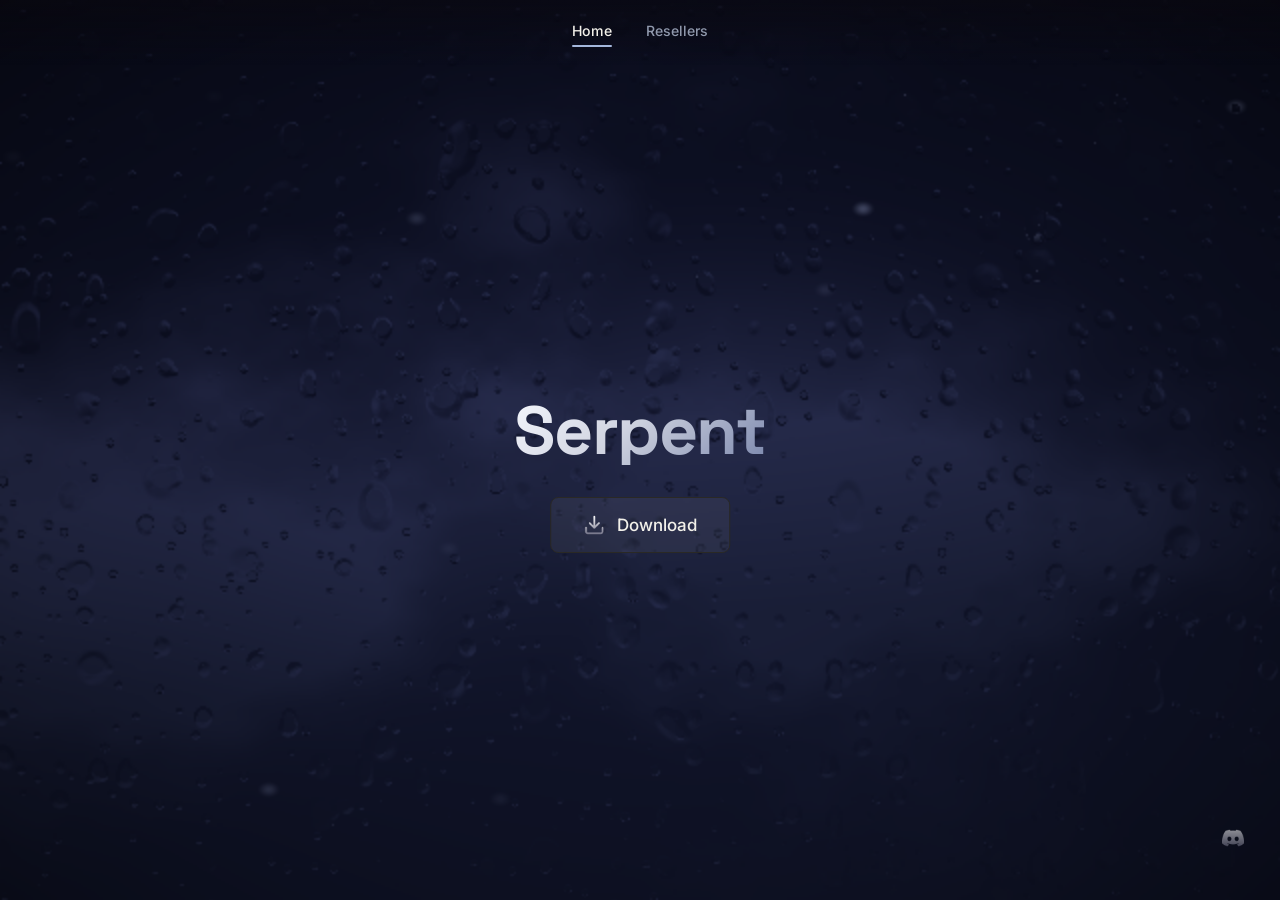
==== commit c018a779: "update Sat 08/22/2026  9:34:13.16" ====
--- a/index.html
+++ b/index.html
@@ -2,29 +2,24 @@
 <html lang="en">
 <head>
     <title>Serpent</title>
-    <link rel="icon" type="image/x-icon" href="images/favicons/favicon.ico?v=7">
-    <link rel="icon" type="image/png" sizes="16x16" href="images/favicons/16x16.png?v=7">
-    <link rel="icon" type="image/png" sizes="32x32" href="images/favicons/32x32.png?v=7">
-    <link rel="icon" type="image/png" sizes="48x48" href="images/favicons/48x48.png?v=7">
-    <link rel="apple-touch-icon" sizes="180x180" href="images/favicons/appletouchicon.png?v=7">
-    <link rel="icon" type="image/png" sizes="512x512" href="images/favicons/512x512.png?v=7">
+    <link rel="icon" type="image/x-icon" href="images/favicons/favicon.ico">
     <meta charset="UTF-8">
     <meta name="viewport" content="width=device-width, initial-scale=1.0">
     <link rel="preconnect" href="https://fonts.googleapis.com">
     <link rel="preconnect" href="https://fonts.gstatic.com" crossorigin>
     <link href="https://fonts.googleapis.com/css2?family=Space+Grotesk:wght@600;700&family=Sora:wght@400;600;700;800&family=Inter:wght@400;500;600&family=JetBrains+Mono:wght@400;500&display=swap" rel="stylesheet">
 
-    <link rel="stylesheet" href="css/mainstyles.css?v=5">
-    <link rel="stylesheet" href="css/herostyles.css?v=5">
-    <link rel="stylesheet" href="css/navstyles.css?v=5">
-    <link rel="stylesheet" href="css/buttonstyles.css?v=5">
-    <link rel="stylesheet" href="css/headlinestyles.css?v=5">
-    <link rel="stylesheet" href="css/substyles.css?v=5">
-    <link rel="stylesheet" href="css/iconstyles.css?v=5">
-    <link rel="stylesheet" href="css/logostyles.css?v=5">
-    <link rel="stylesheet" href="css/paymentstyles.css?v=5">
-    <link rel="stylesheet" href="css/serpentstyles.css?v=6">
-    <link rel="stylesheet" href="css/resellerstyles.css?v=5">
+    <link rel="stylesheet" href="css/mainstyles.css">
+    <link rel="stylesheet" href="css/herostyles.css">
+    <link rel="stylesheet" href="css/navstyles.css">
+    <link rel="stylesheet" href="css/buttonstyles.css">
+    <link rel="stylesheet" href="css/headlinestyles.css">
+    <link rel="stylesheet" href="css/substyles.css">
+    <link rel="stylesheet" href="css/iconstyles.css">
+    <link rel="stylesheet" href="css/logostyles.css">
+    <link rel="stylesheet" href="css/paymentstyles.css">
+    <link rel="stylesheet" href="css/serpentstyles.css">
+    <link rel="stylesheet" href="css/resellerstyles.css">
 </head>
     <body>
         <canvas id="rainfield"></canvas>
@@ -106,9 +101,9 @@
             </div>
         </div>
 
-        <script src="js/nav.js?v=5"></script>
-        <script src="js/background.js?v=5"></script>
-        <script src="js/payments.js?v=5"></script>
-        <script src="js/tabs.js?v=5"></script>
+        <script src="js/nav.js"></script>
+        <script src="js/background.js"></script>
+        <script src="js/payments.js"></script>
+        <script src="js/tabs.js"></script>
     </body>
 </html>
--- a/css/headlinestyles.css
+++ b/css/headlinestyles.css
@@ -4,6 +4,11 @@
     line-height: 1.02;
     letter-spacing: -0.02em;
     font-size: clamp(2.6rem, 7vw, 5rem);
+    background: linear-gradient(135deg, #f4f6fc 0%, #cfd3e0 45%, #7c88ad 100%);
+    -webkit-background-clip: text;
+    background-clip: text;
+    -webkit-text-fill-color: transparent;
+    color: #cfd3e0;
 }
 
 h1.headline .lineaccent {
--- a/css/serpentstyles.css
+++ b/css/serpentstyles.css
@@ -20,6 +20,23 @@
 .viewhome,
 .viewresellers {
     min-height: calc(100dvh - 80px);
+}
+
+.viewresellers .headline {
+    opacity: 0;
+    animation: titlein 0.9s ease forwards;
+}
+
+.viewresellers .subcopy {
+    opacity: 0;
+    animation: btnin 0.9s ease forwards;
+    animation-delay: 0.12s;
+}
+
+.viewresellers .resellerlist {
+    opacity: 0;
+    animation: btnin 0.9s ease forwards;
+    animation-delay: 0.24s;
 }
 
 .main {
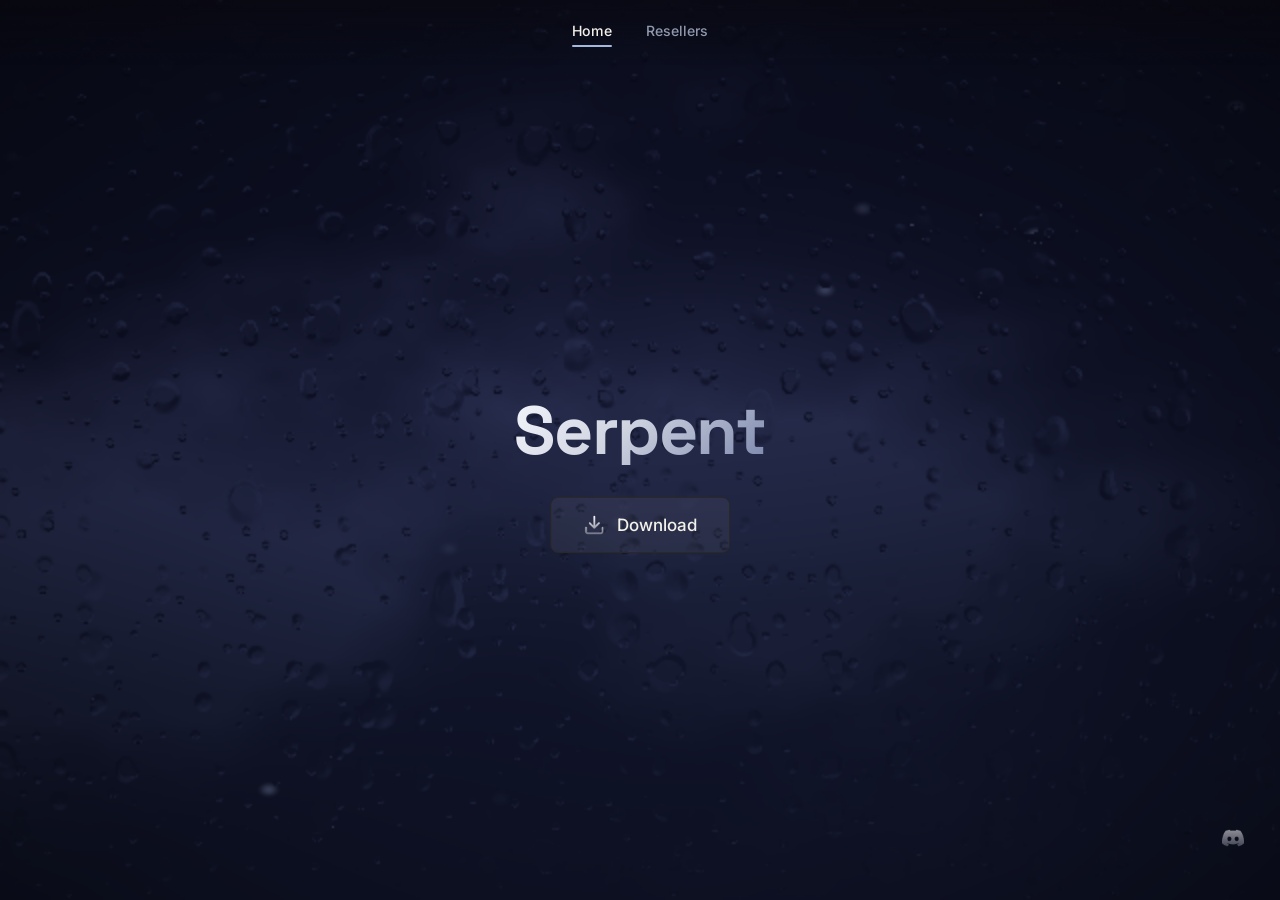
==== commit 1c005ab6: "removed cs2 as it no longer exists" ====
--- a/index.html
+++ b/index.html
@@ -92,11 +92,6 @@
                         <img src="images/apple.png" alt="">
                         <span class="visuallyhidden">iOS</span>
                     </button>
-
-                    <button class="dlplatformchoice dlcs2" type="button" aria-label="Download for CS2">
-                        <img src="images/cs2.png" alt="">
-                        <span class="visuallyhidden">CS2</span>
-                    </button>
                 </div>
             </div>
         </div>
--- a/css/mainstyles.css
+++ b/css/mainstyles.css
@@ -16,12 +16,24 @@
     margin: 0;
     padding: 0;
     box-sizing: border-box;
-    scrollbar-width: none;
-    -ms-overflow-style: none;
 }
-
+html {
+    scrollbar-width: thin;
+    scrollbar-color: var(--bordersoft) transparent;
+}
 *::-webkit-scrollbar {
-    display: none;
+    width: 8px;
+    height: 8px;
+}
+*::-webkit-scrollbar-thumb {
+    background: var(--bordersoft);
+    border-radius: 4px;
+}
+*::-webkit-scrollbar-track {
+    background: transparent;
+}
+@media (prefers-reduced-motion: reduce) {
+    html { scroll-behavior: auto; }
 }
 
 [hidden] {
